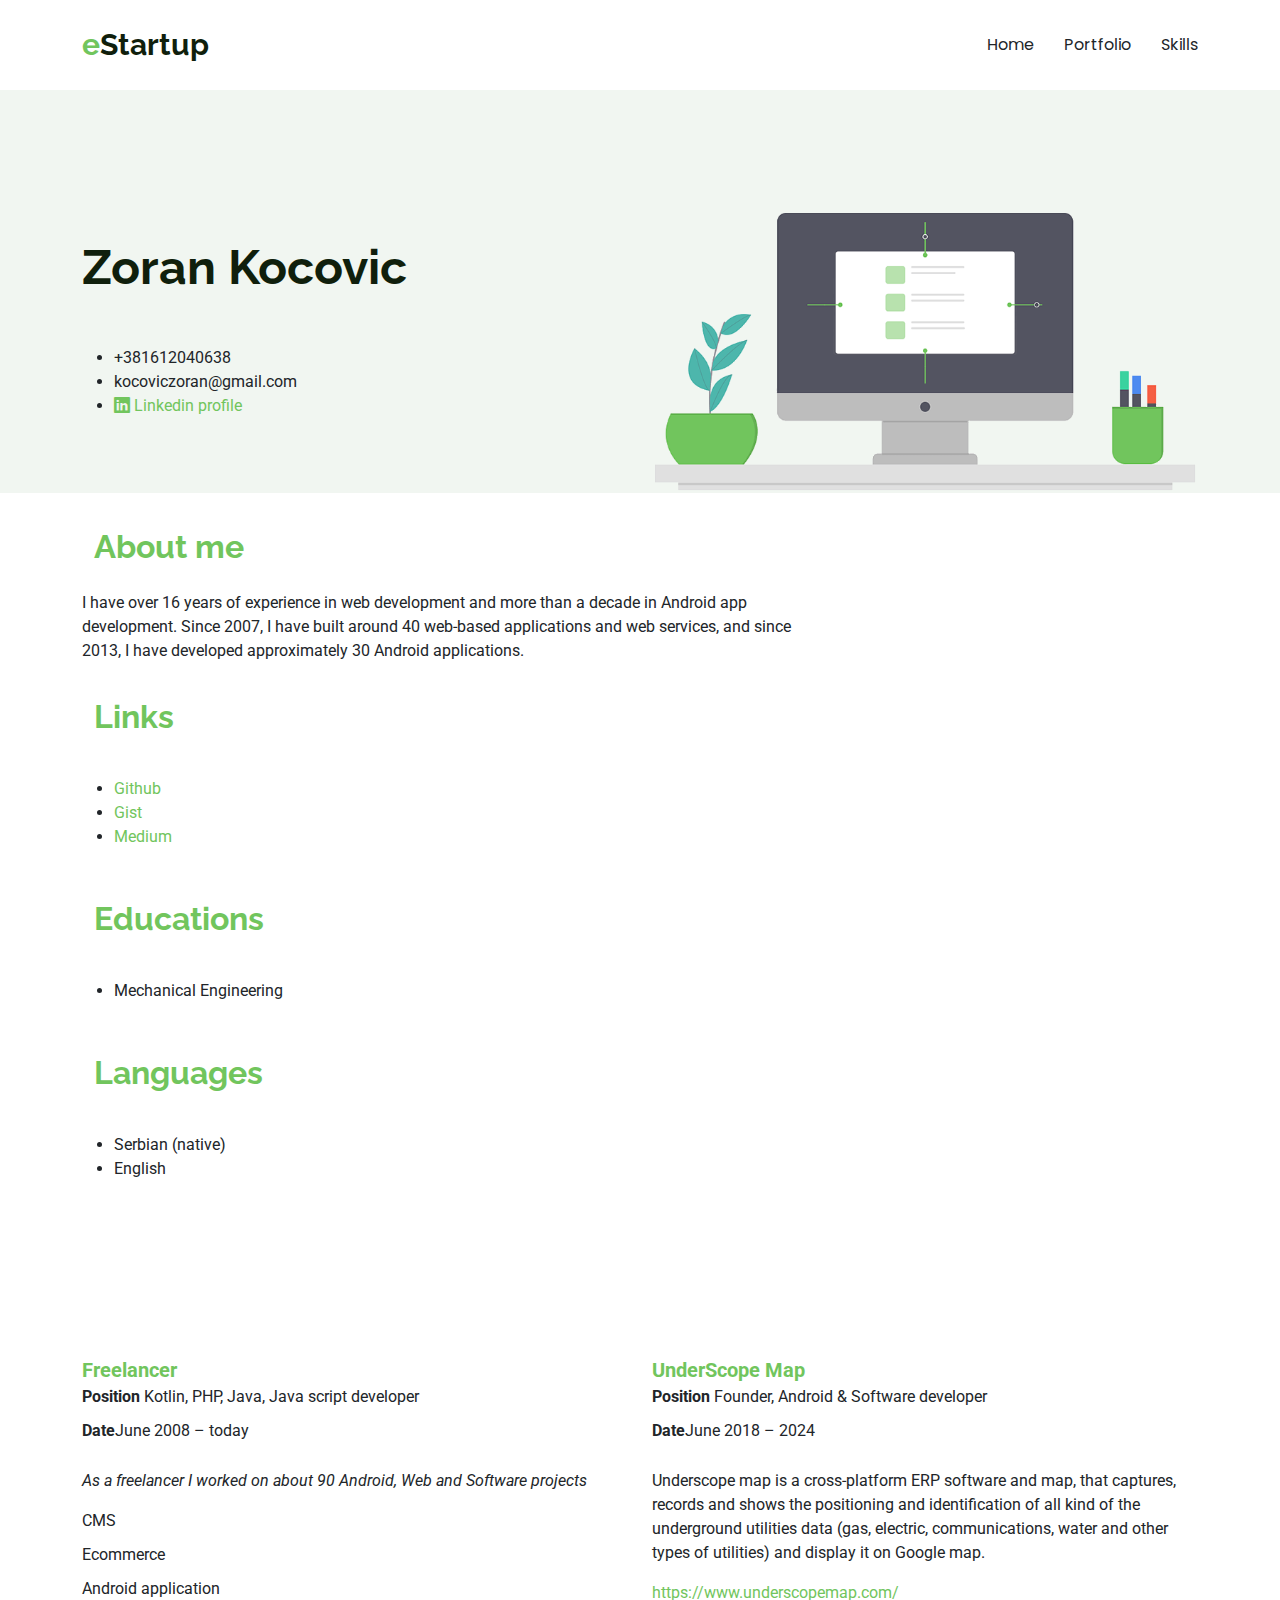
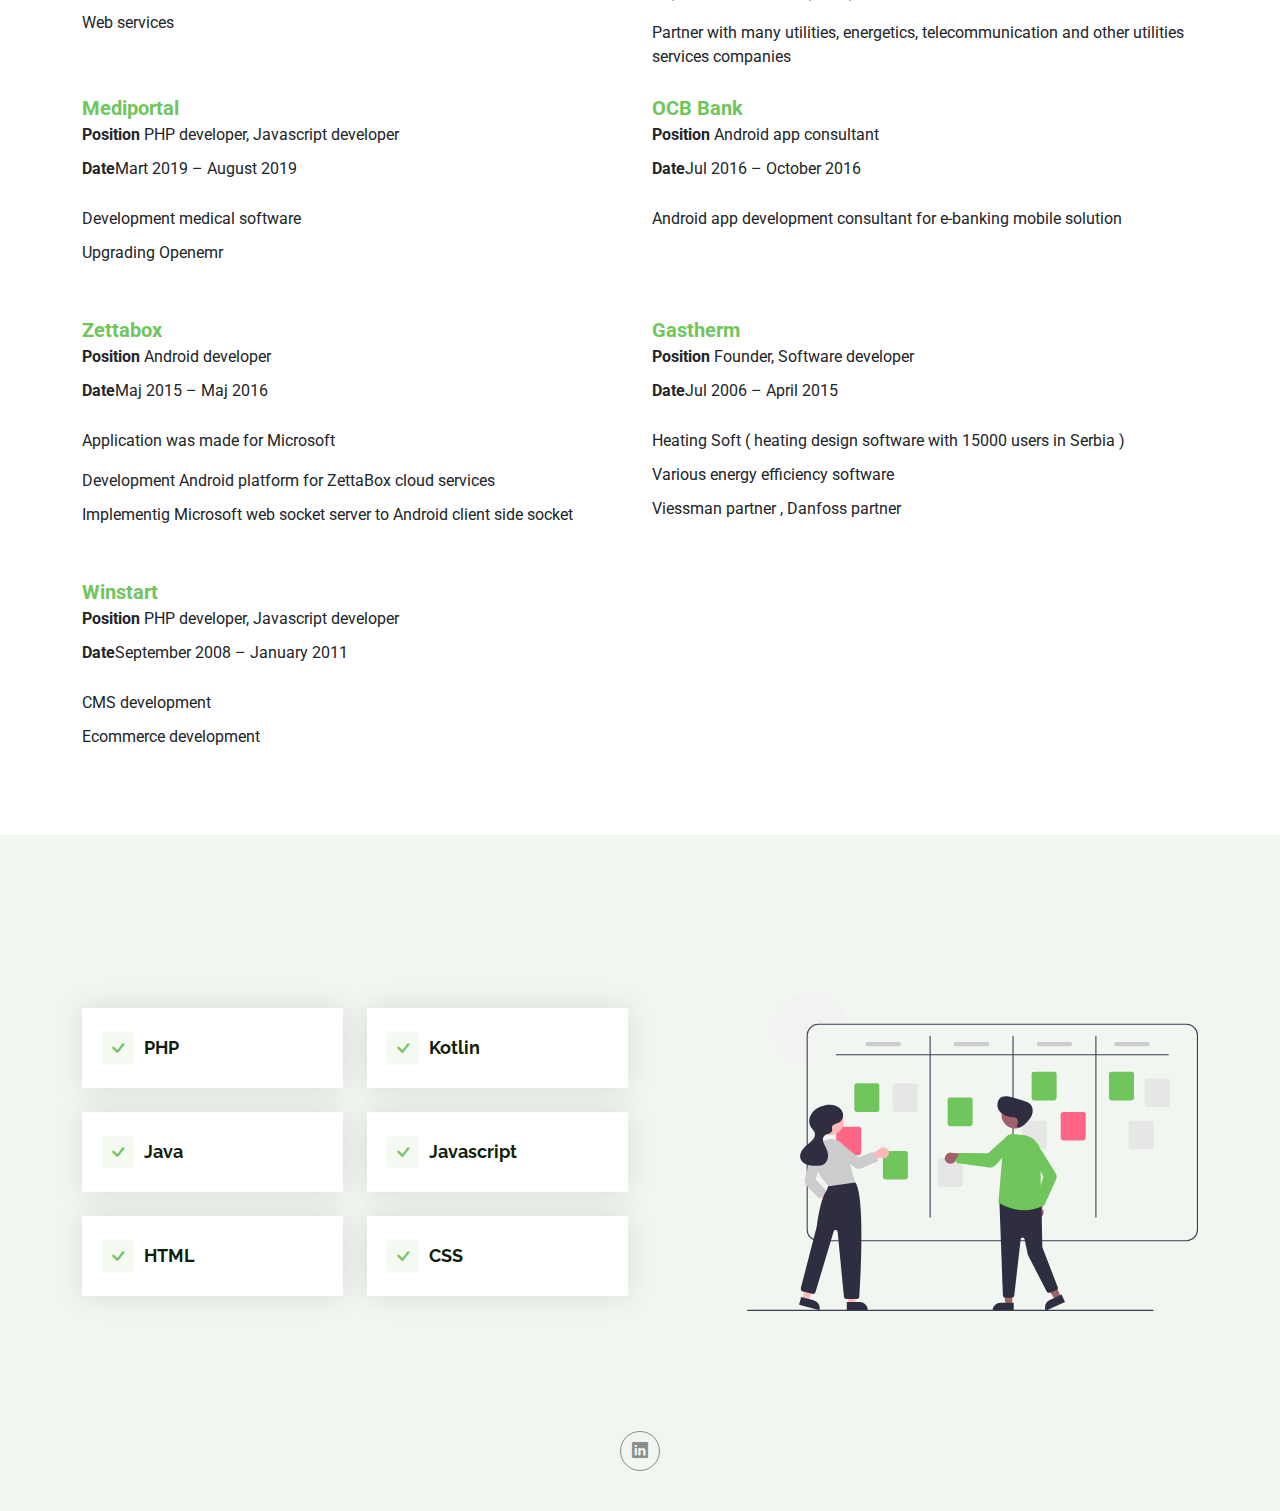
==== index.html @ 3bfebf44 "index html file" ====
<!DOCTYPE html>
<html lang="en">

<head>
  <meta charset="utf-8">
  <meta content="width=device-width, initial-scale=1.0" name="viewport">
  <title>Kocovic Zoran - Resume </title>
  <meta name="description" content="">
  <meta name="keywords" content="">

  <!-- Favicons -->
  <link href="assets/img/favicon.png" rel="icon">
  <link href="assets/img/apple-touch-icon.png" rel="apple-touch-icon">

  <!-- Fonts -->
  <link href="https://fonts.googleapis.com" rel="preconnect">
  <link href="https://fonts.gstatic.com" rel="preconnect" crossorigin>
  <link href="https://fonts.googleapis.com/css2?family=Roboto:ital,wght@0,100;0,300;0,400;0,500;0,700;0,900;1,100;1,300;1,400;1,500;1,700;1,900&family=Poppins:ital,wght@0,100;0,200;0,300;0,400;0,500;0,600;0,700;0,800;0,900;1,100;1,200;1,300;1,400;1,500;1,600;1,700;1,800;1,900&family=Raleway:ital,wght@0,100;0,200;0,300;0,400;0,500;0,600;0,700;0,800;0,900;1,100;1,200;1,300;1,400;1,500;1,600;1,700;1,800;1,900&display=swap" rel="stylesheet">

  <!-- Vendor CSS Files -->
  <link href="assets/vendor/bootstrap/css/bootstrap.min.css" rel="stylesheet">
  <link href="assets/vendor/bootstrap-icons/bootstrap-icons.css" rel="stylesheet">
  <link href="assets/vendor/aos/aos.css" rel="stylesheet">
  <link href="assets/vendor/glightbox/css/glightbox.min.css" rel="stylesheet">

  <!-- Main CSS File -->
  <link href="assets/css/main.css" rel="stylesheet">

  <!-- =======================================================
  * Template Name: eStartup
  * Template URL: https://bootstrapmade.com/estartup-bootstrap-landing-page-template/
  * Updated: Aug 07 2024 with Bootstrap v5.3.3
  * Author: BootstrapMade.com
  * License: https://bootstrapmade.com/license/
  ======================================================== -->
</head>

<body class="index-page">

  <header id="header" class="header d-flex align-items-center sticky-top">
    <div class="container-fluid container-xl position-relative d-flex align-items-center justify-content-between">

      <a href="index.html" class="logo d-flex align-items-center">
        <!-- Uncomment the line below if you also wish to use an image logo -->
        <!-- <img src="assets/img/logo.png" alt=""> -->
        <h1 class="sitename"><span>e</span>Startup</h1>
      </a>

      <nav id="navmenu" class="navmenu">
        <ul>
          <li><a href="./index.php">Home</a></li>
          <li><a href="./portfolio.php">Portfolio</a></li>
          <li><a href="./skills.php">Skills</a></li>
        
         
         
        </ul>
        <i class="mobile-nav-toggle d-xl-none bi bi-list"></i>
      </nav>

    </div>
  </header>

<main class="main">

    <!-- Hero Section -->
    <section id="hero" class="hero section light-background">

      <div class="container position-relative">
        <div class="row gy-5">
          <div class="col-lg-6 order-2 order-lg-1 d-flex flex-column justify-content-center">
            
            <h2>Zoran Kocovic</h2>
            <p>  <ul>
              <li><span>+381612040638</span></li>
              <li><span>kocoviczoran@gmail.com</span></li>
              
               <li> <a target="blank" href="https://www.linkedin.com/in/zoran-kocovic-6a9828bb/" ><i class="bi bi-linkedin"></i> Linkedin profile</a></li>
              
            </p>
            </ul>
           
        
            <div class="d-flex">
        
            </div>
          </div>
          <div class="col-lg-6 order-1 order-lg-2">
            <img src="assets/img/hero-img.png" class="img-fluid" alt="">
          </div>
        </div>
      </div>

    

    </section><!-- /Hero Section -->
    <div class="heading">
      
      
        <div class="container">
          
          <div class="row d-flex">
            <div class="col-lg-8">
            <div class="container section-title">
       
       <div><span class="description-title">About me</span></div>
     </div>
              <p class="mb-0">I have over 16 years of experience in web development and more than a decade in Android app development. Since 2007, I have built around 40 web-based applications and web services, and since 2013, I have developed approximately 30 Android applications.
</p>
            </div>
          </div>
        </div>
      </div>
      
      <div class="container">
          
          <div class="row d-flex">
            <div class="col-lg-8">
            <div class="container section-title">
       
       <div><span class="description-title">Links</span></div>
     </div>
              <p><ul>
              <li> <a target="blank" href="https://github.com/zorankocovic" >Github</a></li>
              <li> <a target="blank" href="https://gist.github.com/zorankocovic" >Gist</a></li>
              <li> <a target="blank" href=" https://medium.com/@kocoviczoran_5004" >Medium</a></li>
              
           
            </ul>

</p>
            </div>
          </div>
        </div>
      </div>
      <div class="container">
          
          <div class="row d-flex">
            <div class="col-lg-8">
            <div class="container section-title">
       
       <div><span class="description-title">Educations</span></div>
     </div>
              <p><ul>
              <li>Mechanical Engineering</a></li>
              
           
            </ul>

</p>
            </div>
          </div>
        </div>
      </div>
      <div class="container">
          
          <div class="row d-flex">
            <div class="col-lg-8">
            <div class="container section-title">
       
       <div><span class="description-title">Languages</span></div>
     </div>
              <p><ul>
              <li>Serbian (native)</a></li>
              <li>English</a></li>
              
           
            </ul>

</p>
            </div>
          </div>
        </div>
      </div>


    <!-- About Section -->
    <section id="about" class="about section">
 <!-- Section Title -->
 <div class="container section-title" data-aos="fade-up">
       
        <div><span class="description-title">Experience</span></div>
      </div><!-- End Section Title -->
      <div class="container">

        <div class="row gy-4">
        <div class="col-lg-6 content">
            <span  class="position-title"> Freelancer</span>
            <ul>
              <li><b>Position</b> <span> Kotlin, PHP, Java, Java script developer</span></li>
              <li><b>Date</b>June 2008 – today</li>
             
            </ul>
            <p class="fst-italic">
            As a freelancer I worked on about 90 Android, Web and Software projects
            <ul>
              <li>CMS</li>
              <li>Ecommerce</li>
              <li>Android application</li>
              <li>Web services</li>
            </ul>


            </p>
           
          </div>
          <div class="col-lg-6 content">
          
            <span  class="position-title"> UnderScope Map</span>
            <ul>
              <li><b>Position</b> <span> Founder, Android & Software developer</span></li>
              <li><b>Date</b>June 2018 – 2024</li>
          
            </ul>
            <p>
            Underscope map is a cross-platform ERP software and map, that captures, records and 
shows the positioning and identification of all kind of the underground utilities  data  
(gas, electric, communications, water and other  types of utilities)  and display it on Google map.    </p>
<p>
<a target="blank" href="https://www.underscopemap.com/" >
https://www.underscopemap.com/
                  </a>    </p>

                  <p>
Partner with  many utilities, energetics,  telecommunication  and other utilities services companies 

            </p>
           
          </div>

          <div class="col-lg-6 content">
            <span  class="position-title"> Mediportal</span>
            <ul>
              <li><b>Position</b> <span> PHP developer, Javascript developer </span></li>
              <li><b>Date</b>Mart 2019 – August 2019</li>
             
            </ul>
            <p class="fst-italic">
           
            <ul>
              <li>Development medical software</li>
              <li>Upgrading Openemr</li>
             
            </ul>


            </p>
           
          </div>

          <div class="col-lg-6 content">
            <span  class="position-title"> OCB Bank</span>
            <ul>
              <li><b>Position</b> <span> Android app consultant    </span></li>
              <li><b>Date</b>Jul 2016 – October 2016     </li>
             
            </ul>
            <p>
            Android app development consultant for e-banking mobile solution
            </p>
           
          </div>
        
          <div class="col-lg-6 content">
            <span  class="position-title"> Zettabox</span>
            <ul>
              <li><b>Position</b> <span> Android  developer  </span></li>
              <li><b>Date</b>Maj  2015  – Maj  2016</li>
             
            </ul>
            <p>
            Application was made for Microsoft
            </p>
            <p class="fst-italic">
           
            <ul>
              <li>Development  Android platform for ZettaBox cloud services</li>
              <li>Implementig Microsoft web socket server to  Android client side socket</li>
             
            </ul>


            </p>
           
          </div>
         
          <div class="col-lg-6 content">
            <span  class="position-title"> Gastherm</span>
            <ul>
              <li><b>Position</b> <span> Founder,  Software  developer     </span></li>
              <li><b>Date</b>Jul 2006 – April 2015 </li>
             
            </ul>
            <p>
            </p>
            <ul>
            <li> Heating Soft  ( heating design software with 15000 users in Serbia )</li>
              <li> Various energy efficiency software</li>
              <li>Viessman partner , Danfoss partner</li>
             
            </ul>
          </div>

          <div class="col-lg-6 content">
            <span  class="position-title"> Winstart</span>
            <ul>
              <li><b>Position</b> <span> PHP developer, Javascript developer </span></li>
              <li><b>Date</b>September 2008 – January 2011      </li>
             
            </ul>
            <p>
            </p>
            <ul>
            <li>CMS development</li>
              <li> Ecommerce development</li>
             
            </ul>
          </div>

        </div>

      </div>
    </section><!-- /About Section -->



    <!-- Features Section -->
    <section id="features" class="features section light-background">

      <!-- Section Title -->
      <div class="container section-title" data-aos="fade-up">
       
        <div> <span class="description-title">Skils</span></div>
      </div><!-- End Section Title -->

      <div class="container">

        <div class="row gy-5 justify-content-between">

         

          <div class="col-xl-6 d-flex">
            <div class="row align-self-center gy-4">

            <div class="col-md-6">
                <div class="feature-box d-flex align-items-center">
                  <i class="bi bi-check"></i>
                  <h3>PHP</h3>
                </div>
              </div><!-- End Feature Item -->

              <div class="col-md-6">
                <div class="feature-box d-flex align-items-center">
                  <i class="bi bi-check"></i>
                  <h3>Kotlin</h3>
                </div>
              </div><!-- End Feature Item -->

              <div class="col-md-6">
                <div class="feature-box d-flex align-items-center">
                  <i class="bi bi-check"></i>
                  <h3>Java</h3>
                </div>
              </div><!-- End Feature Item -->

            

              <div class="col-md-6">
                <div class="feature-box d-flex align-items-center">
                  <i class="bi bi-check"></i>
                  <h3>Javascript</h3>
                </div>
              </div><!-- End Feature Item -->

              <div class="col-md-6">
                <div class="feature-box d-flex align-items-center">
                  <i class="bi bi-check"></i>
                  <h3>HTML</h3>
                </div>
              </div><!-- End Feature Item -->

              <div class="col-md-6">
                <div class="feature-box d-flex align-items-center">
                  <i class="bi bi-check"></i>
                  <h3>CSS</h3>
                </div>
              </div><!-- End Feature Item -->

            </div>
          </div>
          <div class="col-xl-5" >
            <img src="assets/assets/img//template/eStartup/features.svg" class="img-fluid" alt="">
          </div>
        </div>

      </div>

    </section><!-- /Features Section -->

   

  </main>

  <footer id="footer" class="footer light-background">

    <div class="container">
      <div class="copyright text-center ">
      </div>
      <div class="social-links d-flex justify-content-center">
       
        <a href=""><i class="bi bi-linkedin"></i></a>
      </div>
     
    </div>
    
    </footer>
    
    <!-- Scroll Top -->
    <a href="#" id="scroll-top" class="scroll-top d-flex align-items-center justify-content-center"><i class="bi bi-arrow-up-short"></i></a>
    
    <!-- Preloader -->
    <div id="preloader"></div>
    
    <!-- Vendor JS Files -->
    <script src="assets/vendor/bootstrap/js/bootstrap.bundle.min.js"></script>
    <script src="assets/vendor/php-email-form/validate.js"></script>
    <script src="assets/vendor/aos/aos.js"></script>
    <script src="assets/vendor/glightbox/js/glightbox.min.js"></script>
    
    <!-- Main JS File -->
    <script src="assets/js/main.js"></script>
    
    </body>
    
    </html>
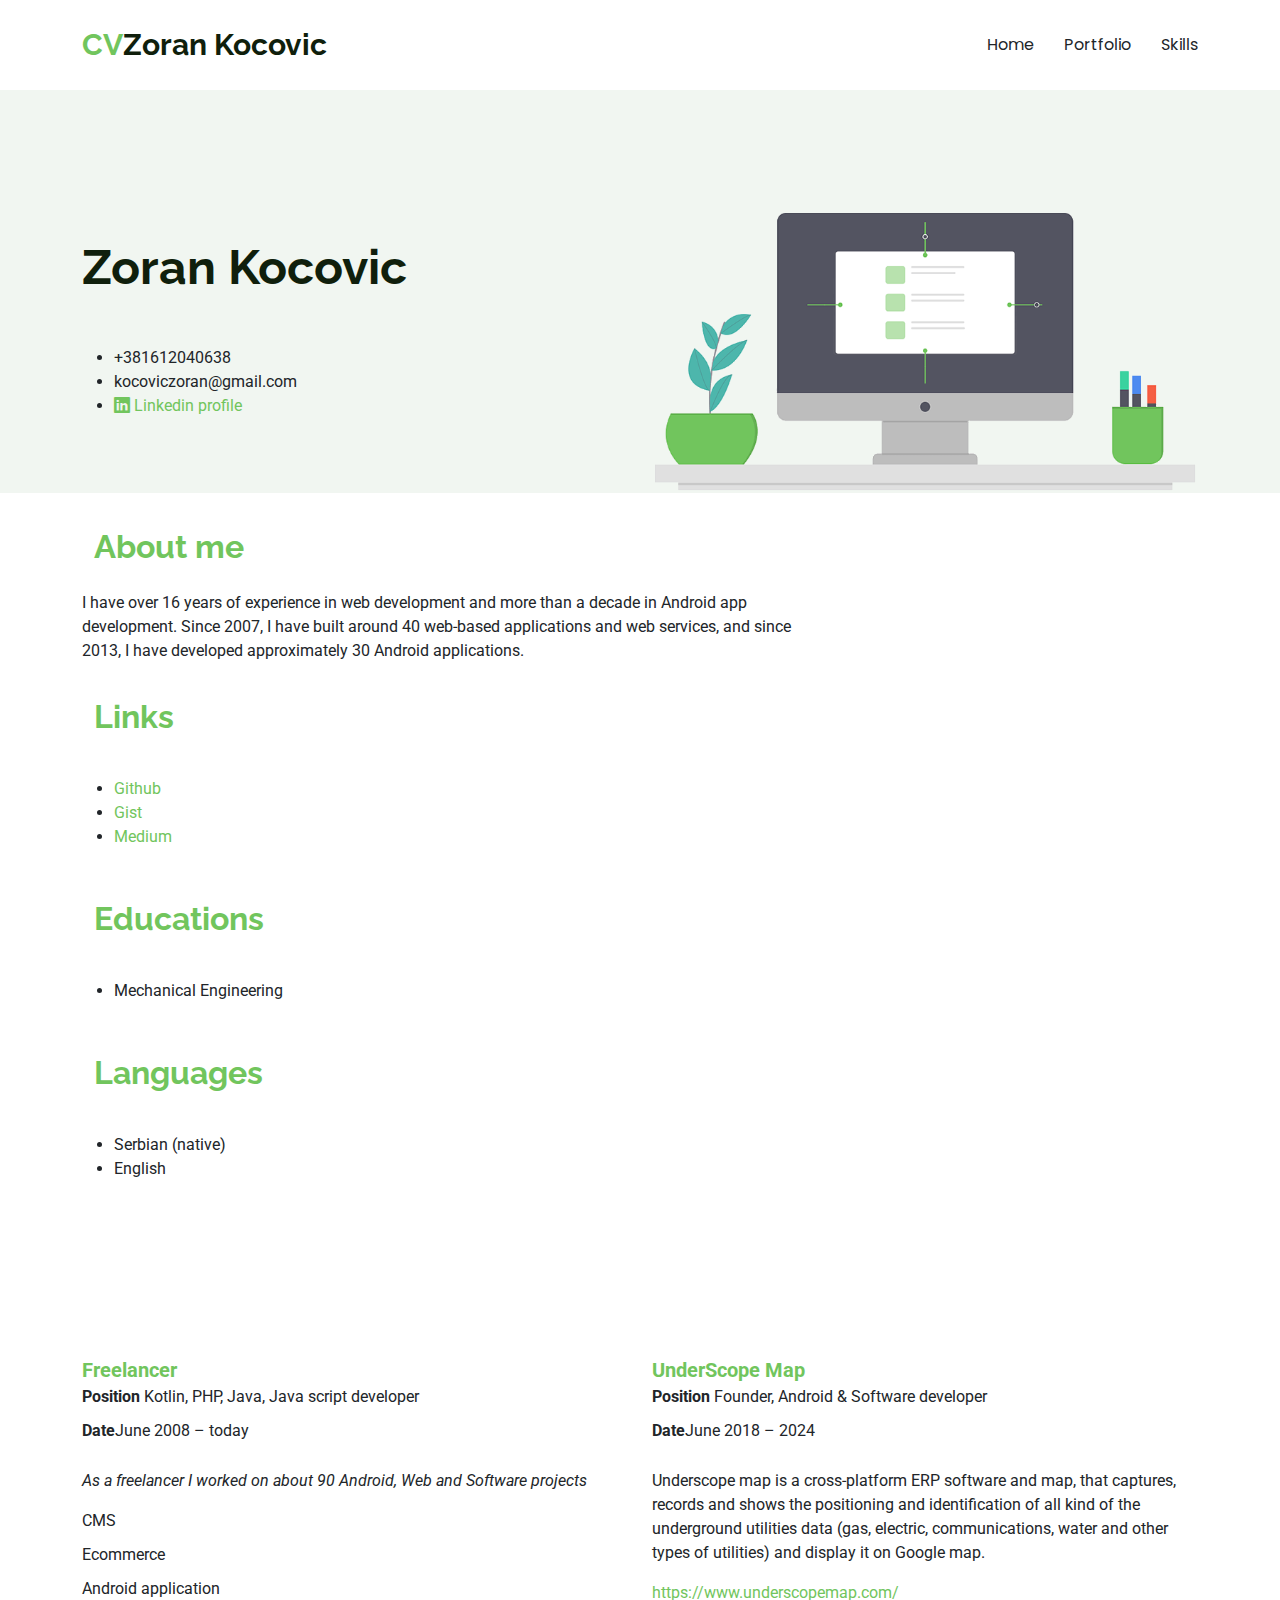
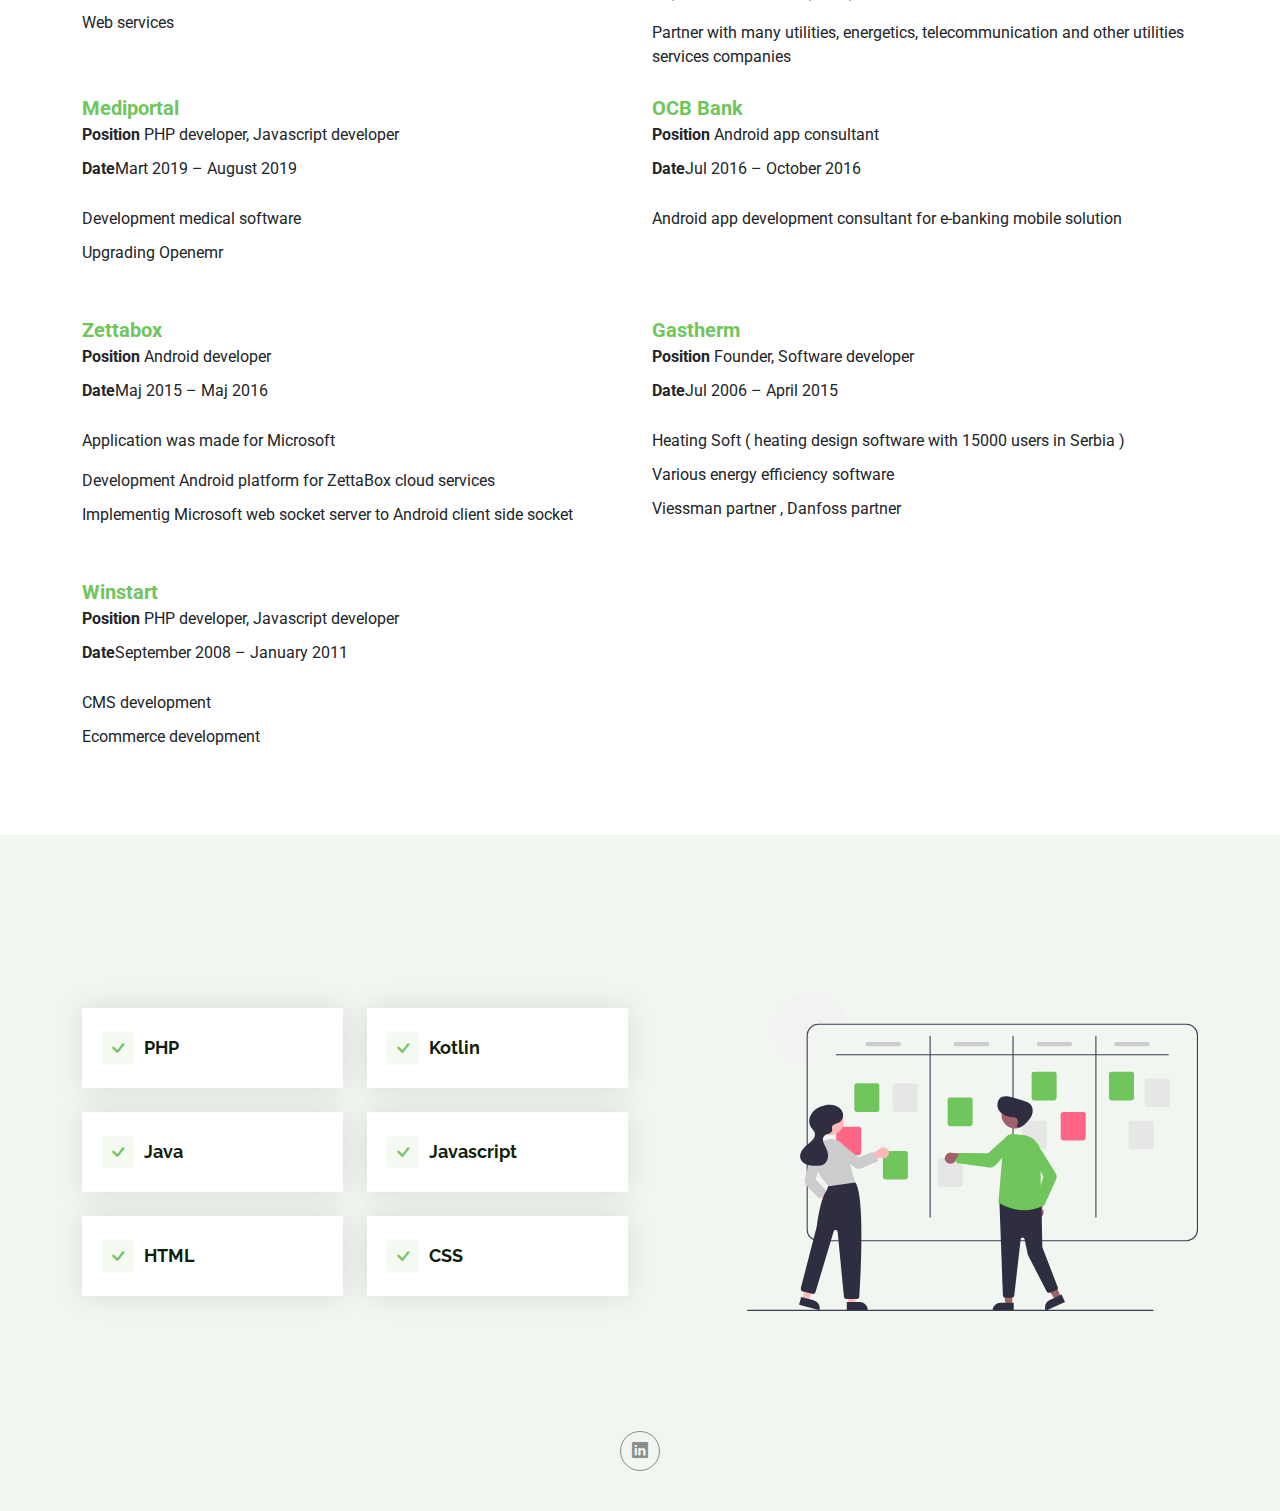
==== commit 2411fc8d: "From php to html" ====
--- a/index.html
+++ b/index.html
@@ -43,14 +43,15 @@
       <a href="index.html" class="logo d-flex align-items-center">
         <!-- Uncomment the line below if you also wish to use an image logo -->
         <!-- <img src="assets/img/logo.png" alt=""> -->
-        <h1 class="sitename"><span>e</span>Startup</h1>
+        <h1 class="sitename"><span>CV</span>Zoran Kocovic</h1>
       </a>
 
       <nav id="navmenu" class="navmenu">
         <ul>
           <li><a href="./index.php">Home</a></li>
-          <li><a href="./portfolio.php">Portfolio</a></li>
-          <li><a href="./skills.php">Skills</a></li>
+          <li><a href="./portfolio.html">Portfolio</a></li>
+          <li><a href="./skills.html">Skills</a></li>
+        
         
          
          
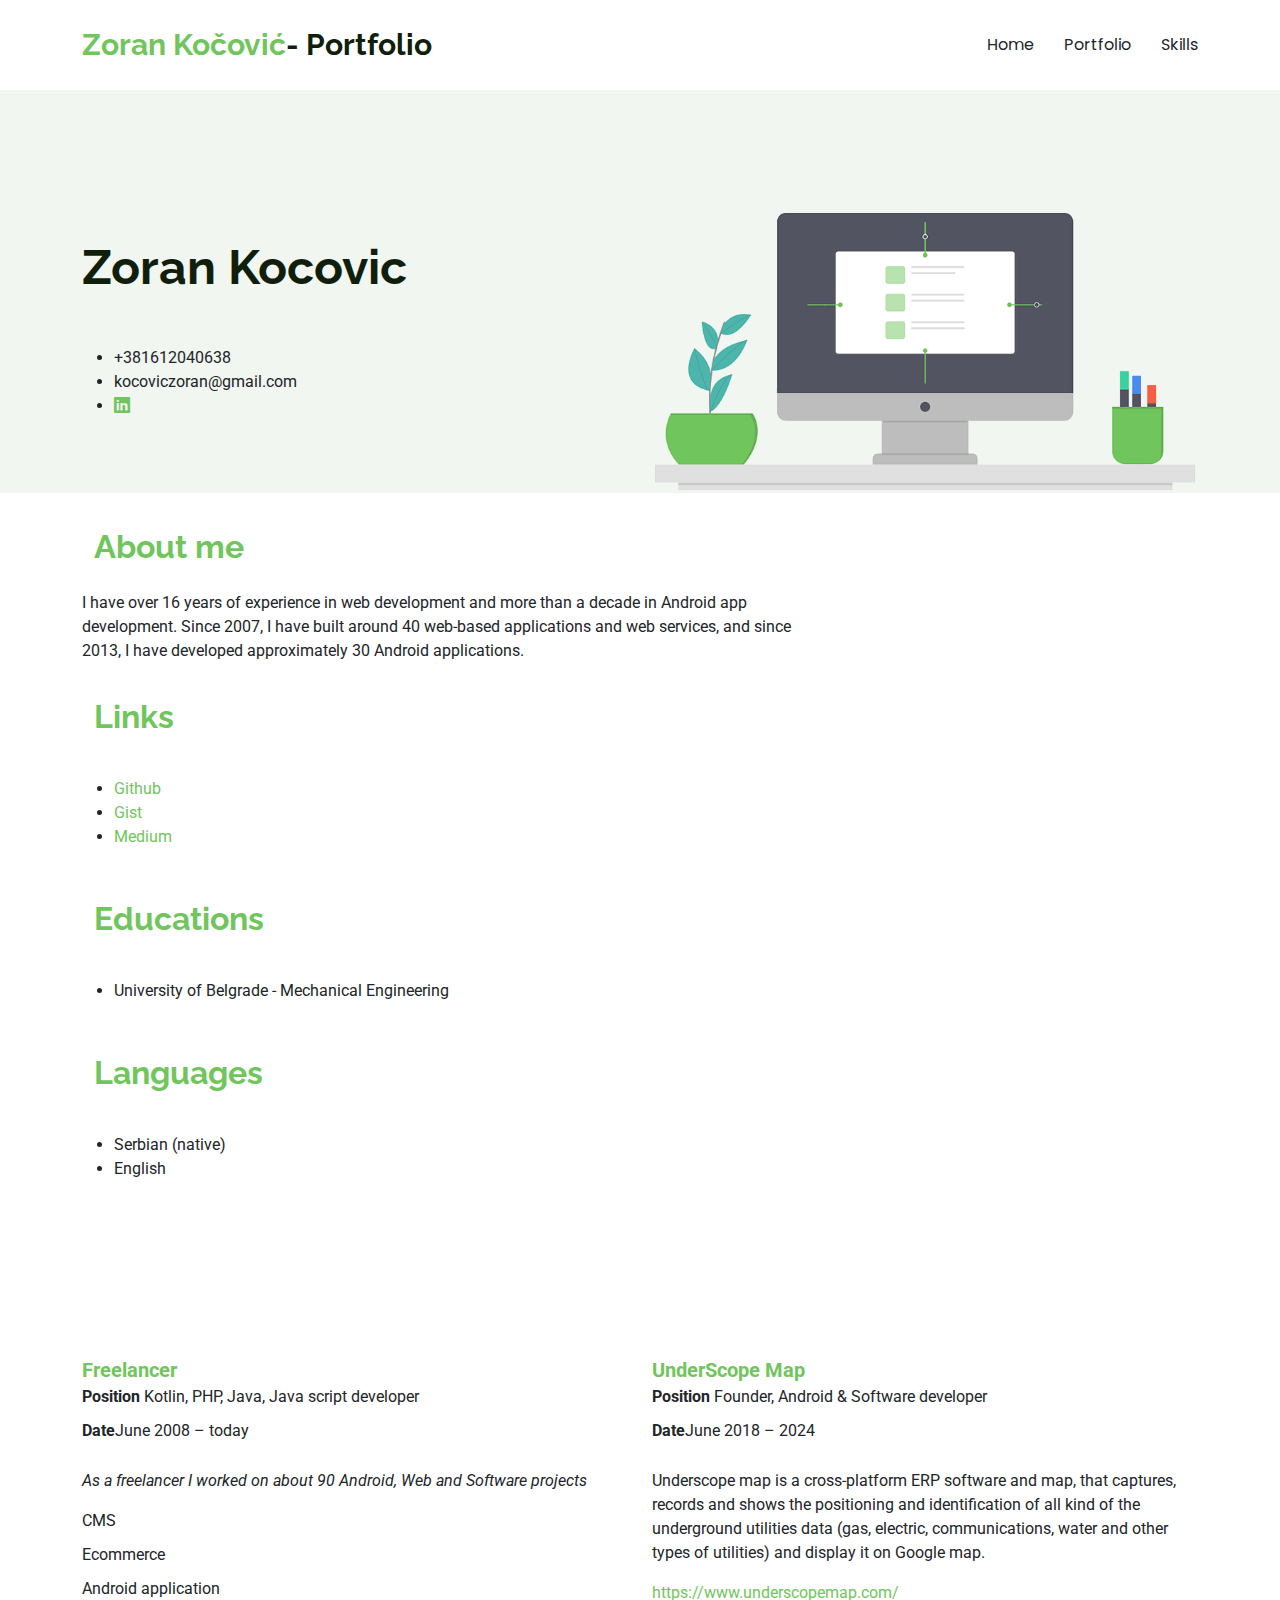
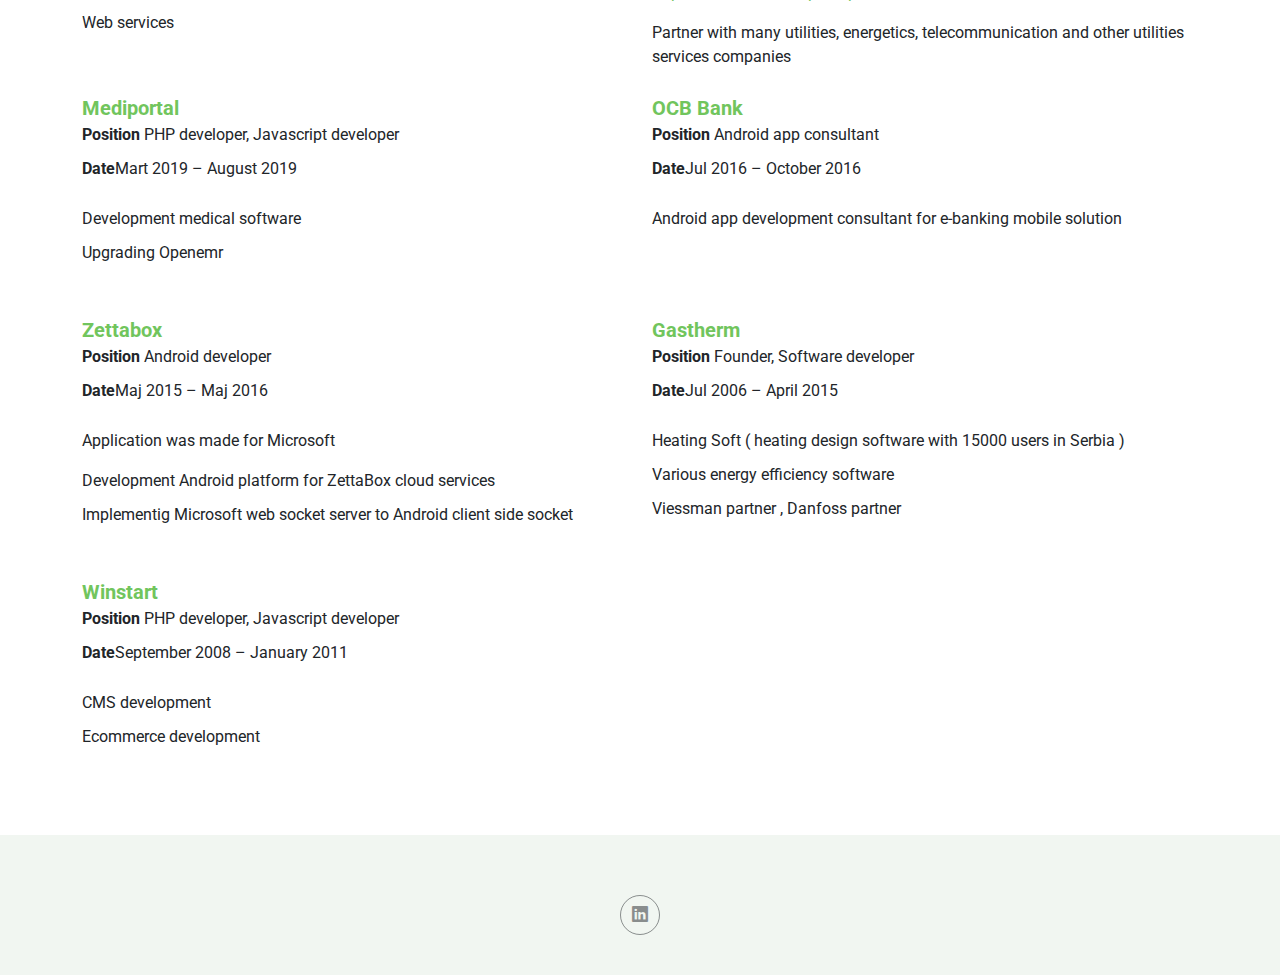
==== commit 7d59bf0d: "changes" ====
--- a/index.html
+++ b/index.html
@@ -4,13 +4,11 @@
 <head>
   <meta charset="utf-8">
   <meta content="width=device-width, initial-scale=1.0" name="viewport">
-  <title>Kocovic Zoran - Resume </title>
+  <title>Kocovic Zoran - Portfolio </title>
   <meta name="description" content="">
   <meta name="keywords" content="">
 
-  <!-- Favicons -->
-  <link href="assets/img/favicon.png" rel="icon">
-  <link href="assets/img/apple-touch-icon.png" rel="apple-touch-icon">
+
 
   <!-- Fonts -->
   <link href="https://fonts.googleapis.com" rel="preconnect">
@@ -43,12 +41,12 @@
       <a href="index.html" class="logo d-flex align-items-center">
         <!-- Uncomment the line below if you also wish to use an image logo -->
         <!-- <img src="assets/img/logo.png" alt=""> -->
-        <h1 class="sitename"><span>CV</span>Zoran Kocovic</h1>
+        <h1 class="sitename"><span>Zoran Kočović</span>- Portfolio</h1>
       </a>
 
       <nav id="navmenu" class="navmenu">
         <ul>
-          <li><a href="./index.php">Home</a></li>
+          <li><a href="./index.html">Home</a></li>
           <li><a href="./portfolio.html">Portfolio</a></li>
           <li><a href="./skills.html">Skills</a></li>
         
@@ -76,7 +74,7 @@
               <li><span>+381612040638</span></li>
               <li><span>kocoviczoran@gmail.com</span></li>
               
-               <li> <a target="blank" href="https://www.linkedin.com/in/zoran-kocovic-6a9828bb/" ><i class="bi bi-linkedin"></i> Linkedin profile</a></li>
+               <li> <a target="blank" href="https://www.linkedin.com/in/zoran-kocovic-6a9828bb/" ><i class="bi bi-linkedin"></i> </a></li>
               
             </p>
             </ul>
@@ -143,7 +141,7 @@
        <div><span class="description-title">Educations</span></div>
      </div>
               <p><ul>
-              <li>Mechanical Engineering</a></li>
+              <li>University of Belgrade - Mechanical Engineering</a></li>
               
            
             </ul>
@@ -325,79 +323,6 @@
 
 
 
-    <!-- Features Section -->
-    <section id="features" class="features section light-background">
-
-      <!-- Section Title -->
-      <div class="container section-title" data-aos="fade-up">
-       
-        <div> <span class="description-title">Skils</span></div>
-      </div><!-- End Section Title -->
-
-      <div class="container">
-
-        <div class="row gy-5 justify-content-between">
-
-         
-
-          <div class="col-xl-6 d-flex">
-            <div class="row align-self-center gy-4">
-
-            <div class="col-md-6">
-                <div class="feature-box d-flex align-items-center">
-                  <i class="bi bi-check"></i>
-                  <h3>PHP</h3>
-                </div>
-              </div><!-- End Feature Item -->
-
-              <div class="col-md-6">
-                <div class="feature-box d-flex align-items-center">
-                  <i class="bi bi-check"></i>
-                  <h3>Kotlin</h3>
-                </div>
-              </div><!-- End Feature Item -->
-
-              <div class="col-md-6">
-                <div class="feature-box d-flex align-items-center">
-                  <i class="bi bi-check"></i>
-                  <h3>Java</h3>
-                </div>
-              </div><!-- End Feature Item -->
-
-            
-
-              <div class="col-md-6">
-                <div class="feature-box d-flex align-items-center">
-                  <i class="bi bi-check"></i>
-                  <h3>Javascript</h3>
-                </div>
-              </div><!-- End Feature Item -->
-
-              <div class="col-md-6">
-                <div class="feature-box d-flex align-items-center">
-                  <i class="bi bi-check"></i>
-                  <h3>HTML</h3>
-                </div>
-              </div><!-- End Feature Item -->
-
-              <div class="col-md-6">
-                <div class="feature-box d-flex align-items-center">
-                  <i class="bi bi-check"></i>
-                  <h3>CSS</h3>
-                </div>
-              </div><!-- End Feature Item -->
-
-            </div>
-          </div>
-          <div class="col-xl-5" >
-            <img src="assets/assets/img//template/eStartup/features.svg" class="img-fluid" alt="">
-          </div>
-        </div>
-
-      </div>
-
-    </section><!-- /Features Section -->
-
    
 
   </main>
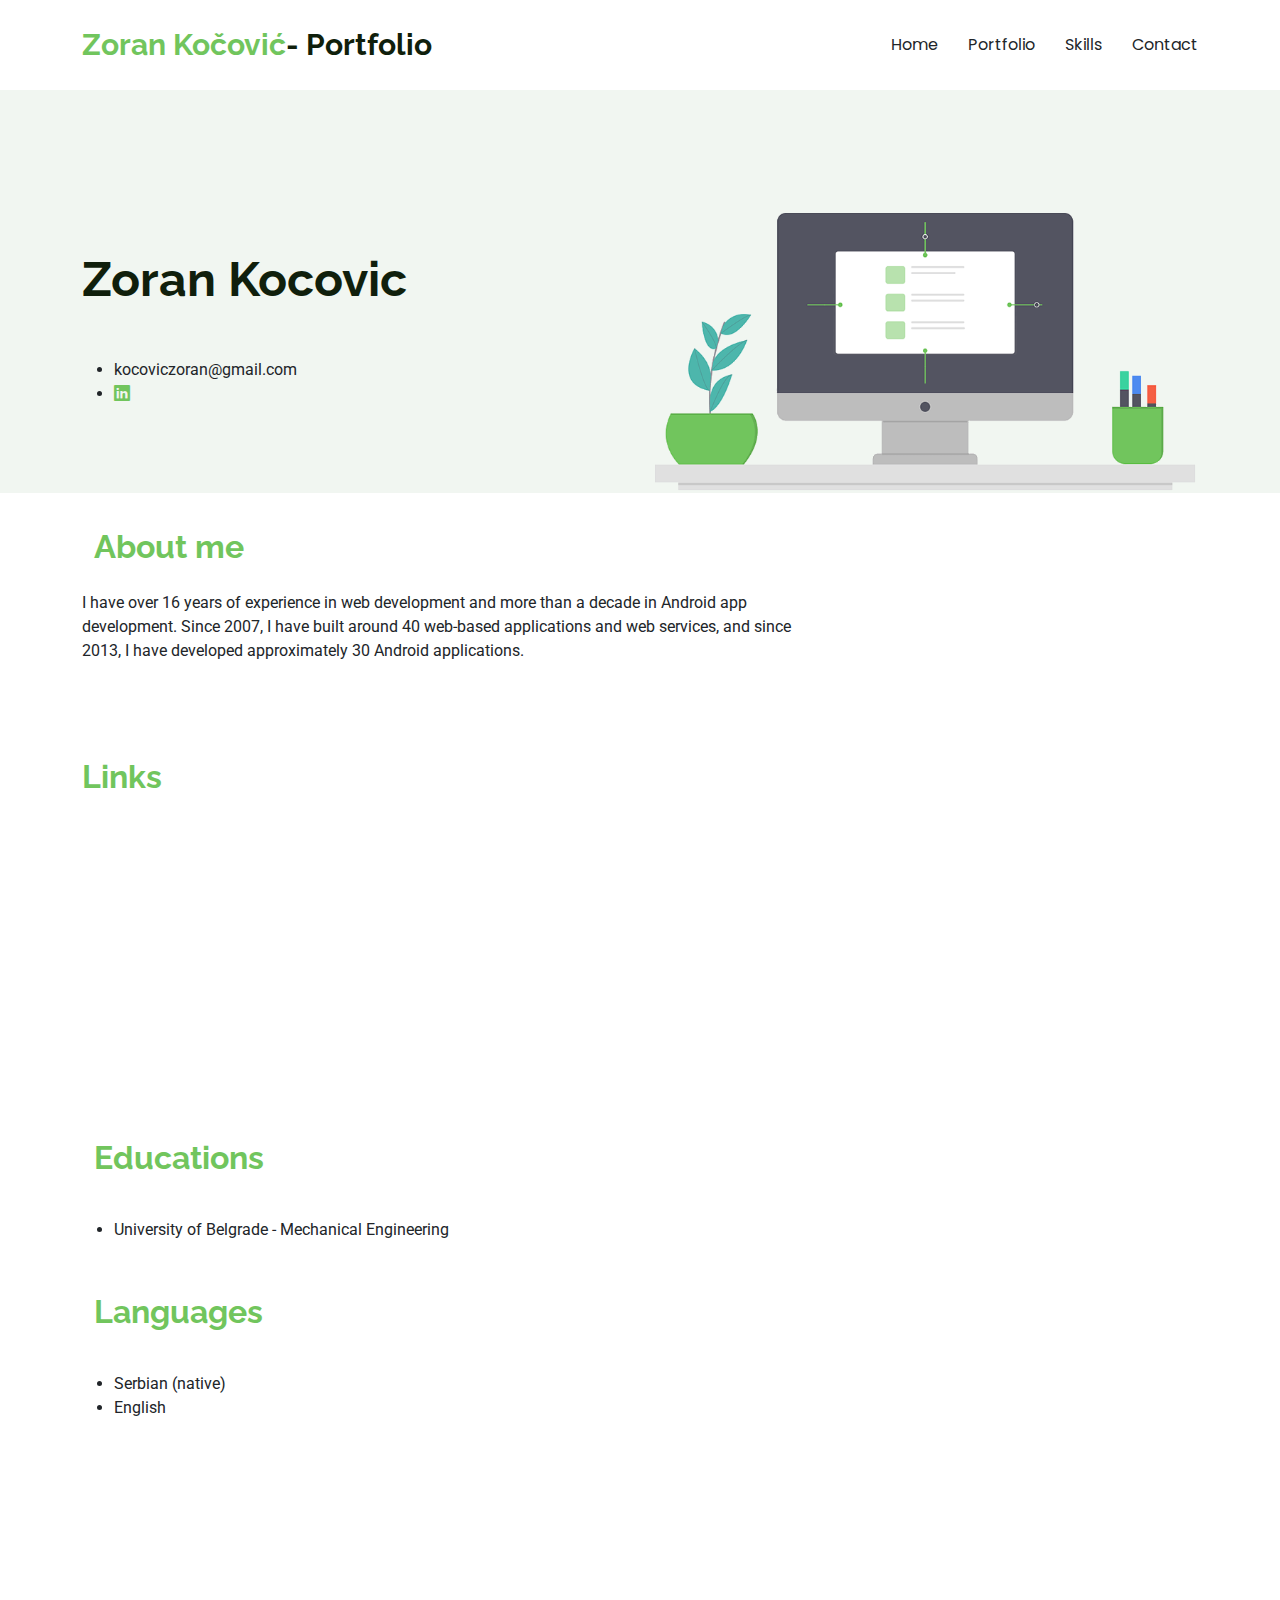
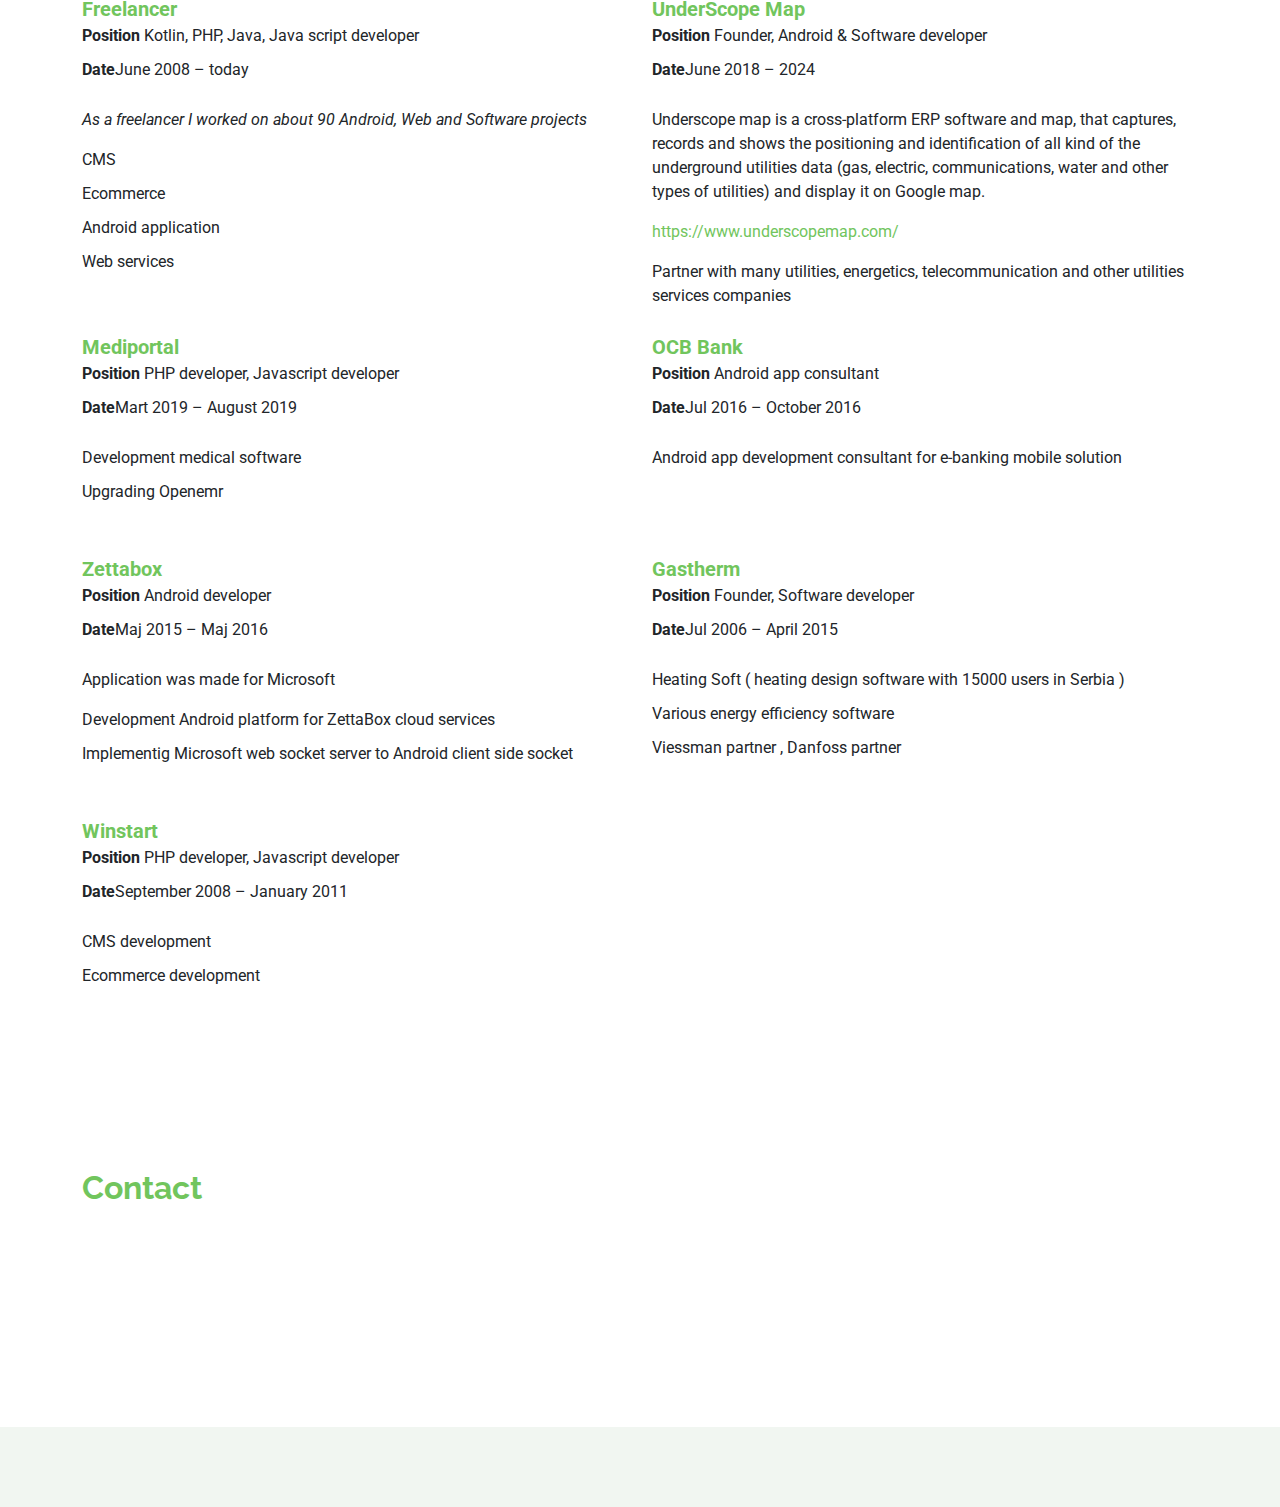
==== commit 4e1edf3d: "first commit" ====
--- a/index.html
+++ b/index.html
@@ -49,7 +49,7 @@
           <li><a href="./index.html">Home</a></li>
           <li><a href="./portfolio.html">Portfolio</a></li>
           <li><a href="./skills.html">Skills</a></li>
-        
+          <li><a href="./index.html#contact">Contact</a></li>
         
          
          
@@ -71,13 +71,13 @@
             
             <h2>Zoran Kocovic</h2>
             <p>  <ul>
-              <li><span>+381612040638</span></li>
+              
               <li><span>kocoviczoran@gmail.com</span></li>
               
                <li> <a target="blank" href="https://www.linkedin.com/in/zoran-kocovic-6a9828bb/" ><i class="bi bi-linkedin"></i> </a></li>
               
-            </p>
-            </ul>
+           
+            </ul> </p>
            
         
             <div class="d-flex">
@@ -111,27 +111,54 @@
         </div>
       </div>
       
-      <div class="container">
-          
-          <div class="row d-flex">
-            <div class="col-lg-8">
-            <div class="container section-title">
-       
-       <div><span class="description-title">Links</span></div>
-     </div>
-              <p><ul>
-              <li> <a target="blank" href="https://github.com/zorankocovic" >Github</a></li>
-              <li> <a target="blank" href="https://gist.github.com/zorankocovic" >Gist</a></li>
-              <li> <a target="blank" href=" https://medium.com/@kocoviczoran_5004" >Medium</a></li>
-              
-           
-            </ul>
-
-</p>
-            </div>
-          </div>
-        </div>
-      </div>
+     
+
+ <!-- Contact Section -->
+ <section id="links" class="contact section">
+
+  <!-- Section Title -->
+  <div class="container section-title">
+    <div><span class="description-title">Links</span></div>
+   
+  </div><!-- End Section Title -->
+
+  <div class="container" data-aos="fade" >
+
+    <div class="row gy-4">
+
+      <div class="col-lg-12">
+        <div class="info-item d-flex">
+          <i class="bi bi-github flex-shrink-0"></i>
+          <div>
+            <h3>Github</h3>
+            <p><span><a target="blank" href="https://github.com/zorankocovic" >https://github.com/zorankocovic</a></span></p>
+          </div>
+        </div><!-- End  -->
+
+        <div class="info-item d-flex">
+          <i class="bi bi-git flex-shrink-0"></i>
+          <div>
+            <h3>Gist</h3>
+            <p><span><a target="blank" href="https://gist.github.com/zorankocovic" >https://gist.github.com/zorankocovic</a></span></p>
+          </div>
+        </div><!-- End  -->
+
+        <div class="info-item d-flex">
+          <i class="bi bi-medium flex-shrink-0"></i>
+          <div>
+            <h3>Medium</h3>
+            <p><span><a target="blank" href="https://medium.com/@kocoviczoran_5004" >https://medium.com/@kocoviczoran_5004</a></span></p>
+          </div>
+        </div><!-- End  -->
+      
+
+      </div>
+
+      
+</section><!-- /Contact Section -->
+
+
+
       <div class="container">
           
           <div class="row d-flex">
@@ -151,6 +178,10 @@
           </div>
         </div>
       </div>
+
+
+
+
       <div class="container">
           
           <div class="row d-flex">
@@ -322,6 +353,63 @@
     </section><!-- /About Section -->
 
 
+    <!-- Contact Section -->
+    <section id="contact" class="contact section">
+
+      <!-- Section Title -->
+      <div class="container section-title">
+        <div><span class="description-title">Contact</span></div>
+       
+      </div><!-- End Section Title -->
+
+      <div class="container" data-aos="fade" >
+
+        <div class="row gy-4">
+
+          <div class="col-lg-6">
+            <div class="info-item d-flex">
+              <i class="bi bi-envelope flex-shrink-0"></i>
+              <div>
+                <h3>Email</h3>
+                <p><span>kocoviczoran@gmail.com</span></p>
+              </div>
+            </div><!-- End  -->
+
+            <div class="info-item d-flex">
+              <i class="bi bi-linkedin flex-shrink-0"></i>
+              <div>
+                <h3>Linkedin</h3>
+                <p><span><a target="blank" href="https://www.linkedin.com/in/zoran-kocovic-6a9828bb/" >https://www.linkedin.com/in/zoran-kocovic-6a9828bb/</a></span></p>
+              </div>
+            </div><!-- End  -->
+
+         
+          
+
+          </div>
+
+          <div class="col-lg-6">
+            <div class="info-item d-flex">
+              <i class="bi bi-telegram flex-shrink-0"></i>
+              <div>
+                <h3>Telegram</h3>
+                <p><span><a target="blank" href="https://t.me/zoranusm" >https://t.me/zoranusm</a></span></p>
+              </div>
+            </div><!-- End  -->
+
+           
+
+            <div class="info-item d-flex">
+              <i class="bi bi-skype flex-shrink-0"></i>
+              <div>
+                <h3>Skype</h3>
+                <p><span><a target="blank" href="https://join.skype.com/invite/dB7oWeR9C5dI" >live:gastermgrejanje</a></span></p>
+              </div>
+            </div><!-- End  -->
+          
+
+          </div>
+    </section><!-- /Contact Section -->
 
    
 
@@ -332,10 +420,7 @@
     <div class="container">
       <div class="copyright text-center ">
       </div>
-      <div class="social-links d-flex justify-content-center">
-       
-        <a href=""><i class="bi bi-linkedin"></i></a>
-      </div>
+     
      
     </div>
     
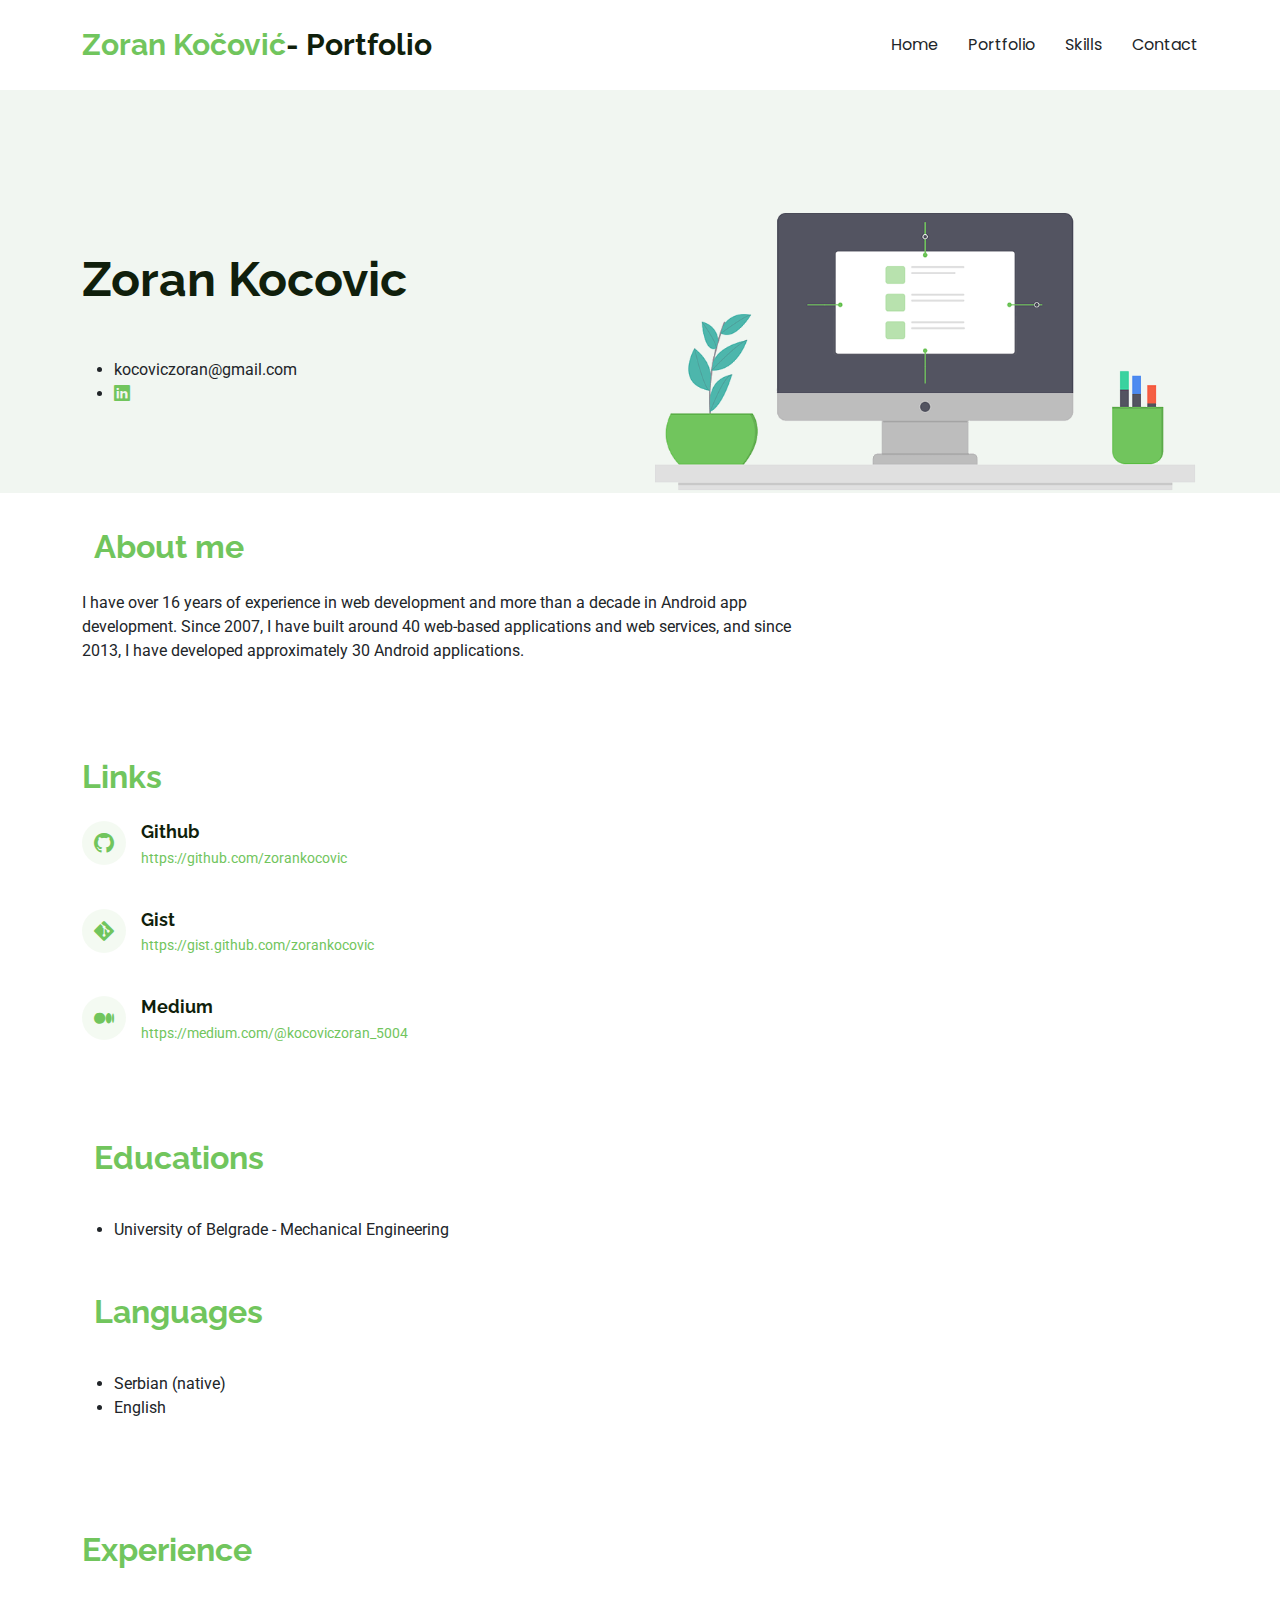
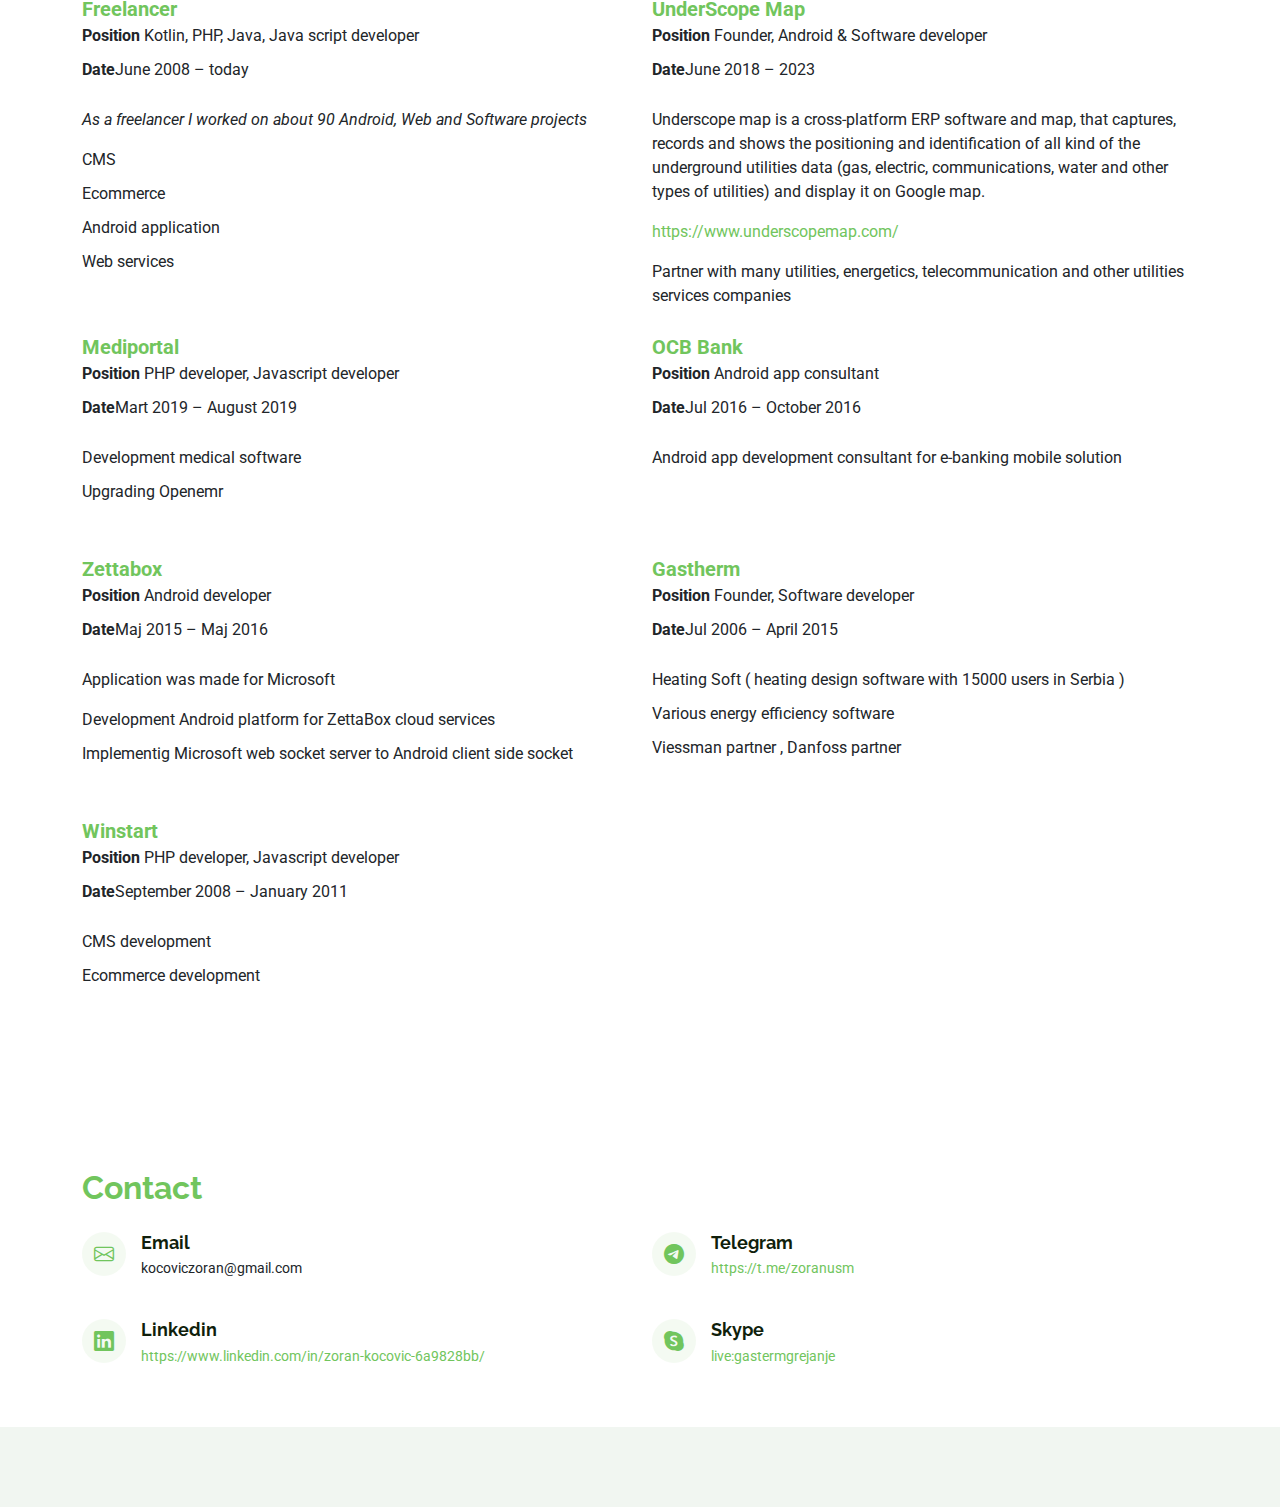
==== commit a167f716: "Changes" ====
--- a/index.html
+++ b/index.html
@@ -122,7 +122,7 @@
    
   </div><!-- End Section Title -->
 
-  <div class="container" data-aos="fade" >
+  <div class="container">
 
     <div class="row gy-4">
 
@@ -207,7 +207,7 @@
     <!-- About Section -->
     <section id="about" class="about section">
  <!-- Section Title -->
- <div class="container section-title" data-aos="fade-up">
+ <div class="container section-title">
        
         <div><span class="description-title">Experience</span></div>
       </div><!-- End Section Title -->
@@ -239,7 +239,7 @@
             <span  class="position-title"> UnderScope Map</span>
             <ul>
               <li><b>Position</b> <span> Founder, Android & Software developer</span></li>
-              <li><b>Date</b>June 2018 – 2024</li>
+              <li><b>Date</b>June 2018 – 2023</li>
           
             </ul>
             <p>
@@ -362,7 +362,7 @@
        
       </div><!-- End Section Title -->
 
-      <div class="container" data-aos="fade" >
+      <div class="container">
 
         <div class="row gy-4">
 
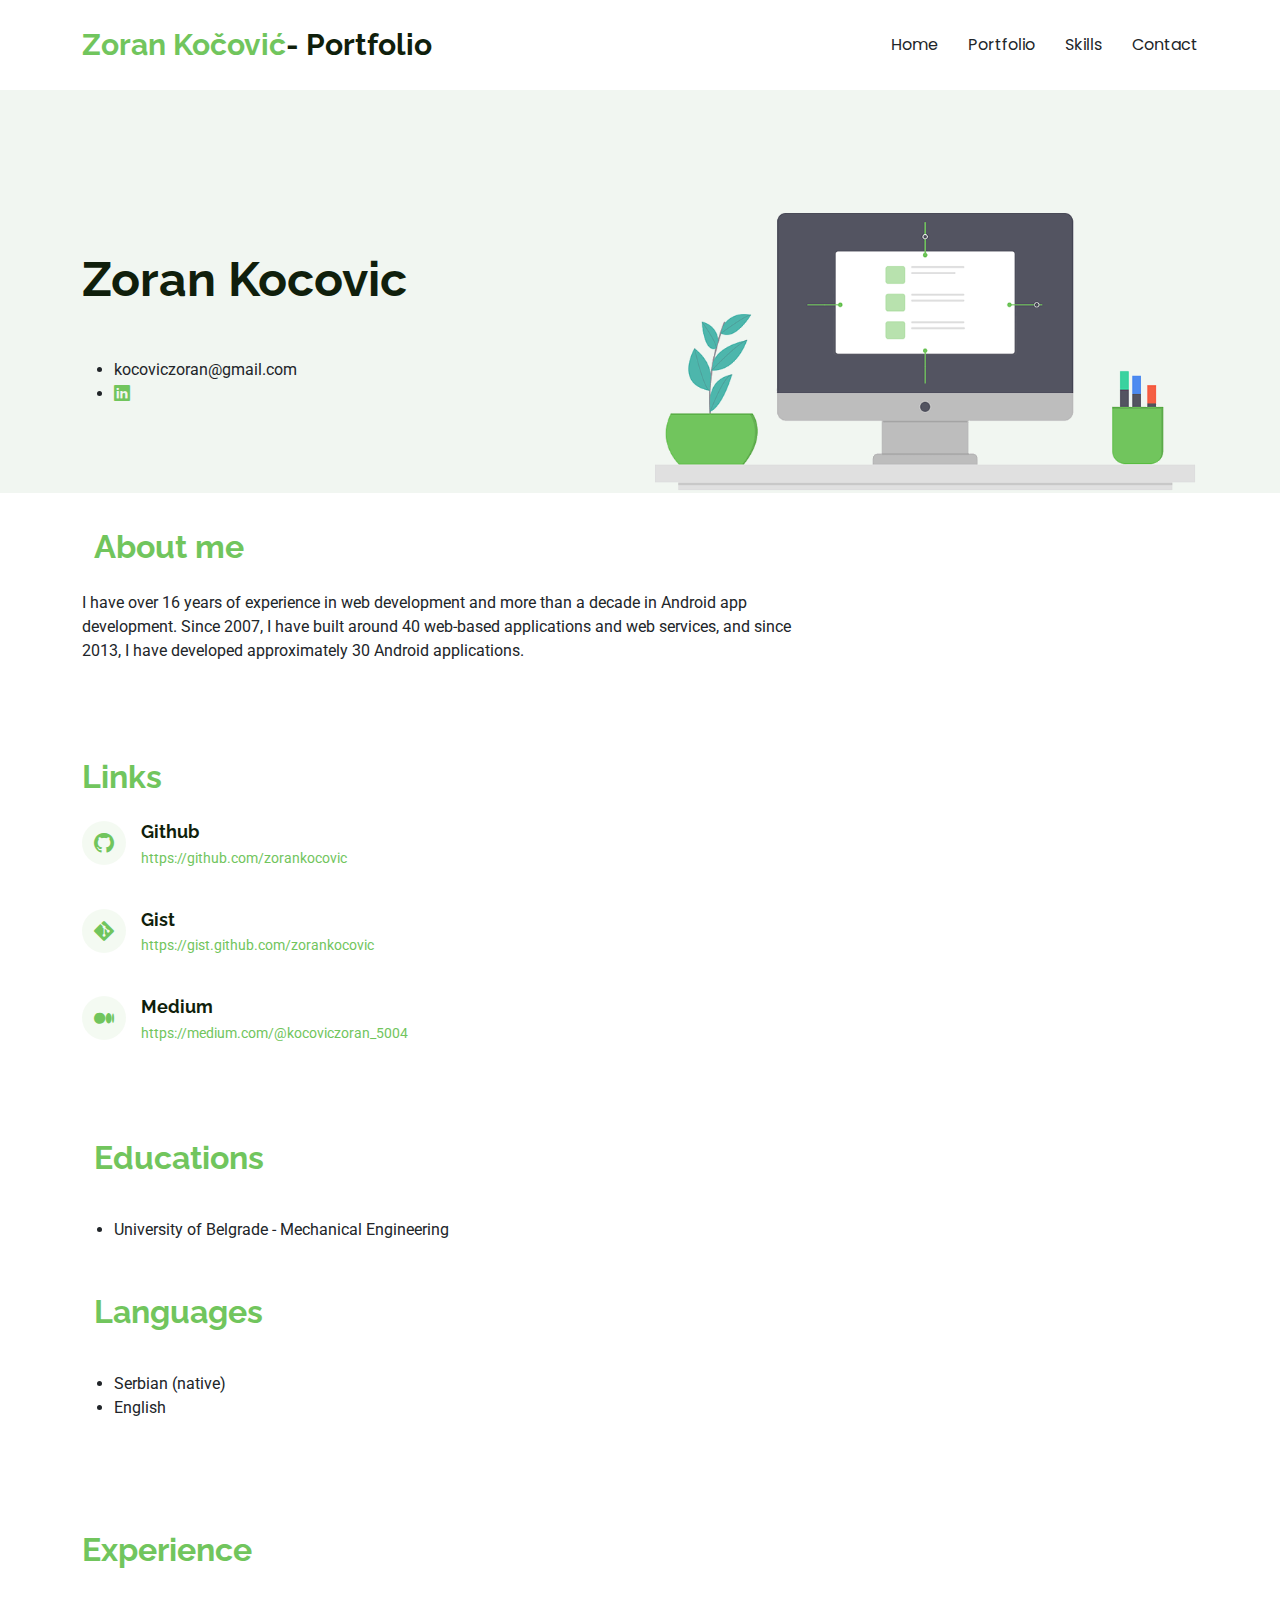
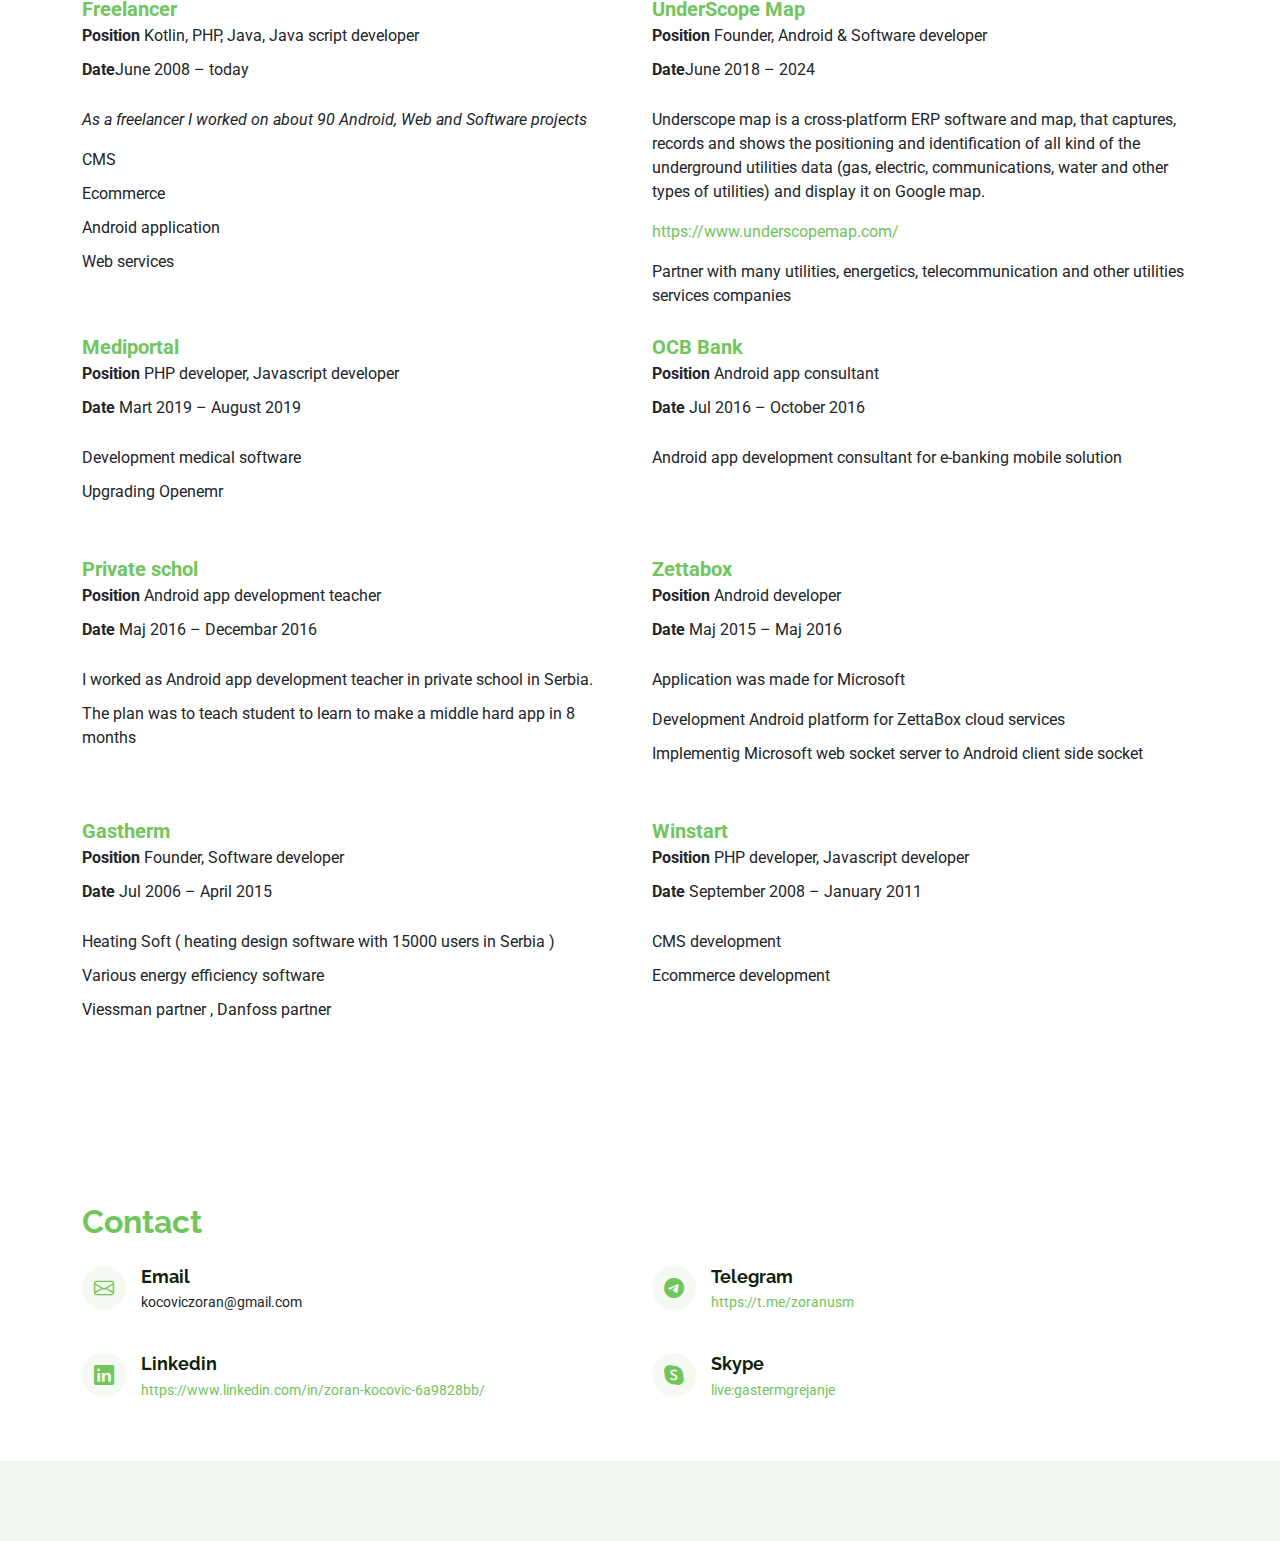
==== commit cfa70ef7: "01022025" ====
--- a/index.html
+++ b/index.html
@@ -239,7 +239,7 @@
             <span  class="position-title"> UnderScope Map</span>
             <ul>
               <li><b>Position</b> <span> Founder, Android & Software developer</span></li>
-              <li><b>Date</b>June 2018 – 2023</li>
+              <li><b>Date</b>June 2018 – 2024</li>
           
             </ul>
             <p>
@@ -262,7 +262,7 @@
             <span  class="position-title"> Mediportal</span>
             <ul>
               <li><b>Position</b> <span> PHP developer, Javascript developer </span></li>
-              <li><b>Date</b>Mart 2019 – August 2019</li>
+              <li><b>Date</b> Mart 2019 – August 2019</li>
              
             </ul>
             <p class="fst-italic">
@@ -282,7 +282,7 @@
             <span  class="position-title"> OCB Bank</span>
             <ul>
               <li><b>Position</b> <span> Android app consultant    </span></li>
-              <li><b>Date</b>Jul 2016 – October 2016     </li>
+              <li><b>Date</b> Jul 2016 – October 2016     </li>
              
             </ul>
             <p>
@@ -292,10 +292,31 @@
           </div>
         
           <div class="col-lg-6 content">
+            <span  class="position-title"> Private schol</span>
+            <ul>
+              <li><b>Position</b> <span> Android app development teacher  </span></li>
+              <li><b>Date</b> Maj  2016  – Decembar  2016</li>
+             
+            </ul>
+            
+            <p class="fst-italic">
+           
+            <ul>
+              <li>I worked as Android app development teacher in private school in Serbia. </li>
+              <li>The plan was to teach student to learn to make a middle hard app in 8 months</li>
+             
+            </ul>
+
+
+            </p>
+           
+          </div>
+
+          <div class="col-lg-6 content">
             <span  class="position-title"> Zettabox</span>
             <ul>
               <li><b>Position</b> <span> Android  developer  </span></li>
-              <li><b>Date</b>Maj  2015  – Maj  2016</li>
+              <li><b>Date</b> Maj  2015  – Maj  2016</li>
              
             </ul>
             <p>
@@ -318,7 +339,7 @@
             <span  class="position-title"> Gastherm</span>
             <ul>
               <li><b>Position</b> <span> Founder,  Software  developer     </span></li>
-              <li><b>Date</b>Jul 2006 – April 2015 </li>
+              <li><b>Date</b> Jul 2006 – April 2015 </li>
              
             </ul>
             <p>
@@ -335,7 +356,7 @@
             <span  class="position-title"> Winstart</span>
             <ul>
               <li><b>Position</b> <span> PHP developer, Javascript developer </span></li>
-              <li><b>Date</b>September 2008 – January 2011      </li>
+              <li><b>Date</b> September 2008 – January 2011      </li>
              
             </ul>
             <p>
